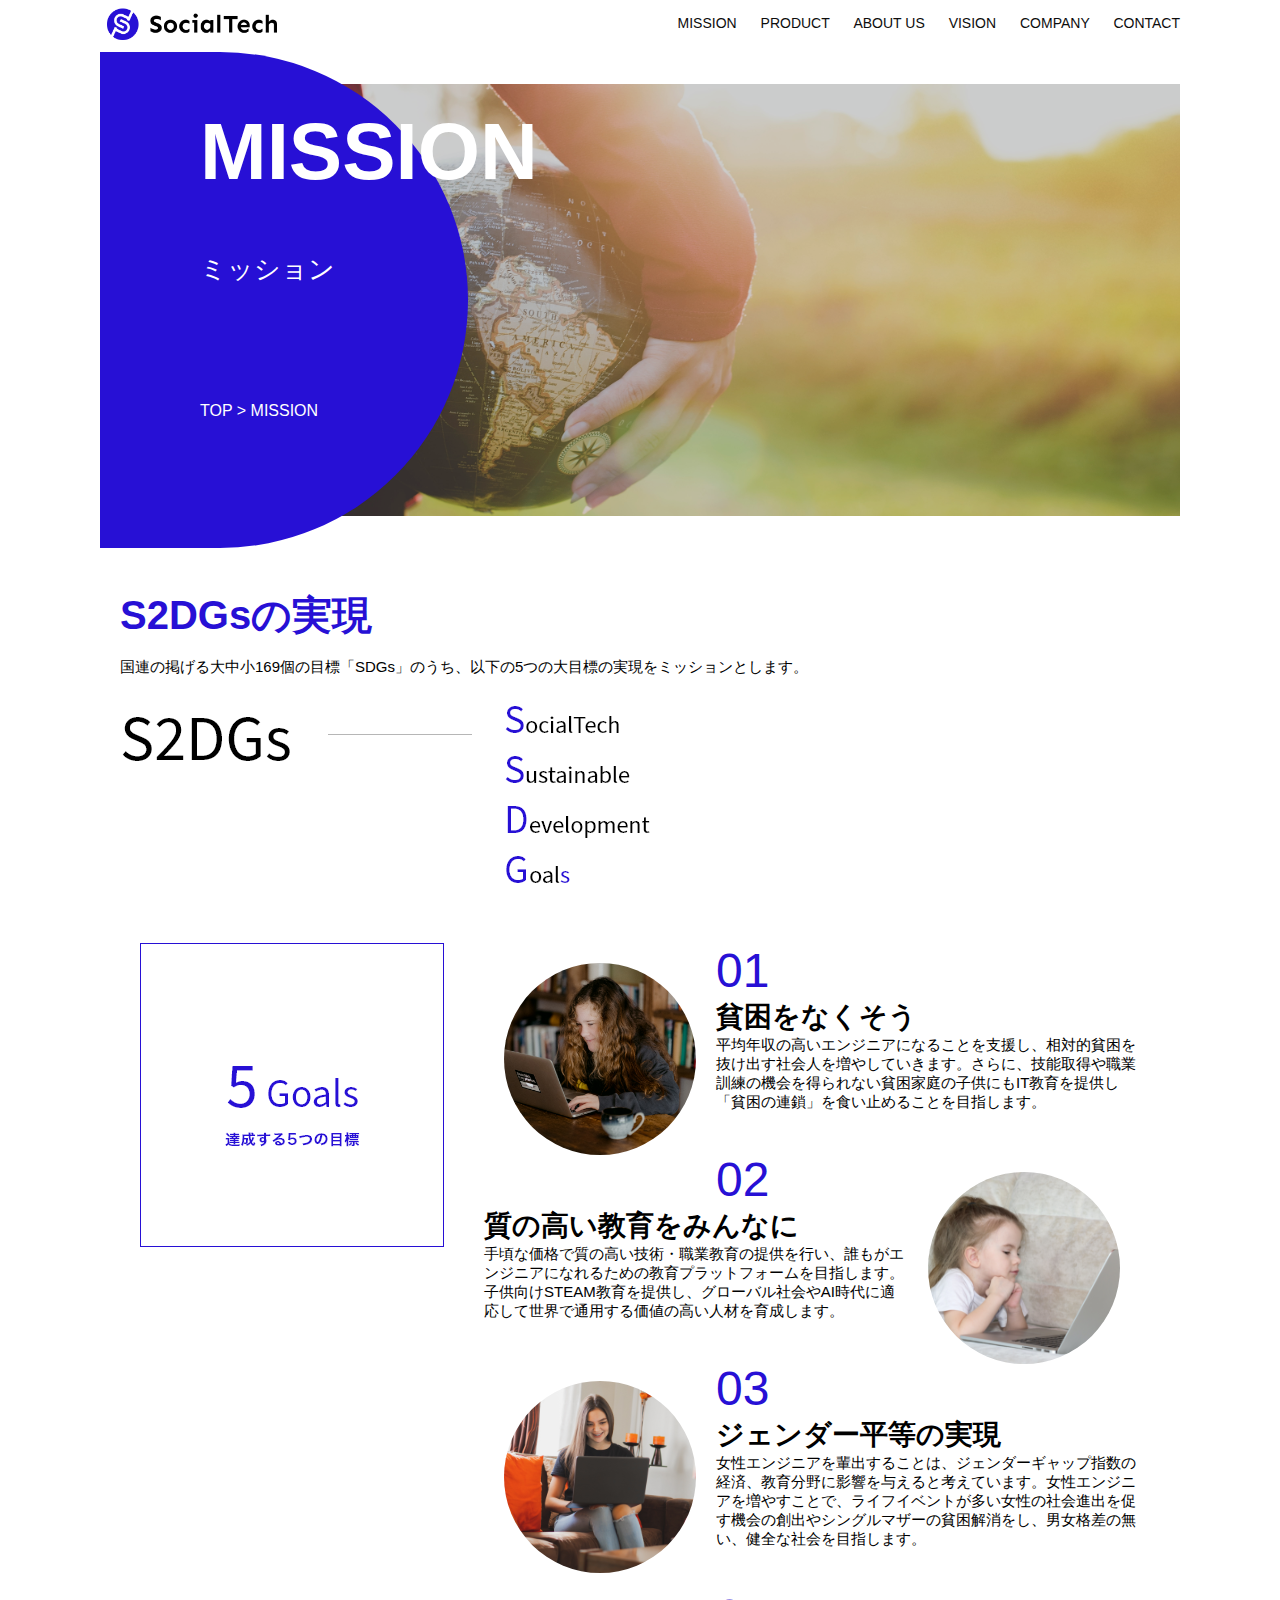
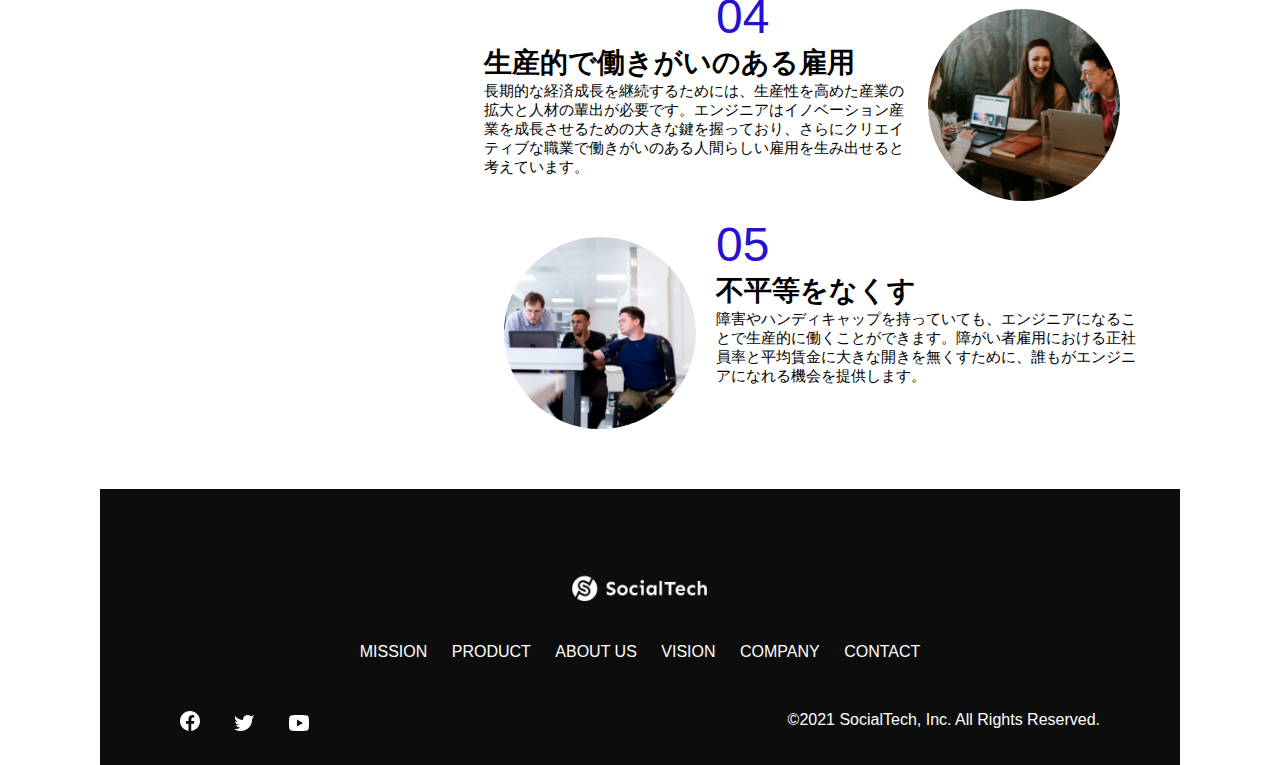
==== mission.html @ 8ec24090 "初回コミット" ====
<!DOCTYPE html>
<html>
  <head>
    <title>SocialTech - MISSION ミッション -</title>
    <meta charset="UTF-8">
    <meta name="description" content="SocialTechが目指す5つの目標（S2DGs）を紹介します">
    <meta name="viewport" content="width=device-width, initial-scale=1.0">
    <link rel="stylesheet" href="style.css">
  </head>

  <body>
    <!-- ヘッダー -->
    <header>
      <!-- ロゴ -->
      <a href="index.html" id="logo"><img src="images/logo.png" alt="トップページに戻る"></a>
    
      <!-- PC用ナビゲーション -->
      <nav id="nav-pc">
        <a href="mission.html">MISSION</a>
        <a href="product.html">PRODUCT</a>
        <a href="index.html#aboutus">ABOUT US</a>
        <a href="index.html#vision">VISION</a>
        <a href="index.html#company">COMPANY</a>
        <a href="index.html#contact">CONTACT</a>
      </nav>

      <!-- スマホ用メニューボタン -->
      <img id="menu-sp" src="images/button-menu.png" alt="ナビゲーションを開く" onclick="document.getElementById('nav-sp').style.display = 'block'">

      <!-- スマホ用ナビゲーション -->
      <nav id="nav-sp">
        <img id="close" src="images/button-close.png" alt="ナビゲーションを閉じる" onclick="document.getElementById('nav-sp').style.display = 'none'">
        <a id="logo-sp" href="index.html" onclick="document.getElementById('nav-sp').style.display = 'none'"><img
            src="images/logo-sp.png" alt="トップページに戻る"></a>
        <a class="menu" href="mission.html" onclick="document.getElementById('nav-sp').style.display = 'none'">MISSION</a>
        <a class="menu" href="product.html" onclick="document.getElementById('nav-sp').style.display = 'none'">PRODUCT</a>
        <a class="menu" href="index.html#aboutus" onclick="document.getElementById('nav-sp').style.display = 'none'">ABOUT
          US</a>
        <a class="menu" href="index.html#vision"
          onclick="document.getElementById('nav-sp').style.display = 'none'">VISION</a>
        <a class="menu" href="index.html#company"
          onclick="document.getElementById('nav-sp').style.display = 'none'">COMPANY</a>
        <a class="menu" href="index.html#contact"
          onclick="document.getElementById('nav-sp').style.display = 'none'">CONTACT</a>
        <div id="sns">
          <a href="https://www.facebook.com/sejuku2013"><img src="images/button-facebook.png" alt="Facebookのリンク"></a>
          <a href="https://twitter.com/samuraijuku"><img src="images/button-twitter.png" alt="Twitterのリンク"></a>
          <a href="https://www.youtube.com/channel/UCCFOQO5aDK0xXam4cUQXT8g"><img src="images/button-youtube.png" alt="YouTubeのリンク"></a>
        </div>
      </nav>

    </header>
    <main>
      <article>
        <section id="mission-main">
          <div id="mission-title">
            <h1>MISSION</h1>
            <span>ミッション</span>
            <div>TOP > MISSION</div>
          </div>
        </section>
        <section id="mission-s2dgs">
          <h2 class="mission-h2">S2DGsの実現</h2>
          <p>国連の掲げる大中小169個の目標「SDGs」のうち、以下の5つの大目標の実現をミッションとします。</p>
          <img src="images/mission/mission-s2dgs.png" alt="S2DGs">
        </section>
        <section id="mission-5goals">
          <div>
            <img id="s2dgs-image" src="images/mission/mission-5goals.png" alt="5Goals">
          </div>

          <div>
            <div>
              <img class="fivegoals-image-left" src="images/mission/mission-5goals01.png" alt="PCを操作する女の子">
              <span class="fivegoals-number">01</span>
              <h3 class="fivegoals-h3">貧困をなくそう</h3>
              <p class="fivegoals-p">
                平均年収の高いエンジニアになることを支援し、相対的貧困を抜け出す社会人を増やしていきます。さらに、技能取得や職業訓練の機会を得られない貧困家庭の子供にもIT教育を提供し「貧困の連鎖」を食い止めることを目指します。
              </p>
            </div>

            <div>
              <img class="fivegoals-image-right" src="images/mission/mission-5goals02.png" alt="PCを見つめる小さい女の子">
              <span class="fivegoals-number">02</span>
              <h3 class="fivegoals-h3">質の高い教育をみんなに</h3>
              <p class="fivegoals-p">
                手頃な価格で質の高い技術・職業教育の提供を行い、誰もがエンジニアになれるための教育プラットフォームを目指します。子供向けSTEAM教育を提供し、グローバル社会やAI時代に適応して世界で通用する価値の高い人材を育成します。
              </p>
            </div>

            <div>
              <img class="fivegoals-image-left" src="images/mission/mission-5goals03.png" alt="PCを操作する女性">
              <span class="fivegoals-number">03</span>
              <h3 class="fivegoals-h3">ジェンダー平等の実現</h3>
              <p class="fivegoals-p">
                女性エンジニアを輩出することは、ジェンダーギャップ指数の経済、教育分野に影響を与えると考えています。女性エンジニアを増やすことで、ライフイベントが多い女性の社会進出を促す機会の創出やシングルマザーの貧困解消をし、男女格差の無い、健全な社会を目指します。
              </p>
            </div>
    
            <div>
              <img class="fivegoals-image-right" src="images/mission/mission-5goals04.png" alt="笑顔で話し合う3人の男女">
              <span class="fivegoals-number">04</span>
              <h3 class="fivegoals-h3">生産的で働きがいのある雇用</h3>
              <p class="fivegoals-p">
                長期的な経済成長を継続するためには、生産性を高めた産業の拡大と人材の輩出が必要です。エンジニアはイノベーション産業を成長させるための大きな鍵を握っており、さらにクリエイティブな職業で働きがいのある人間らしい雇用を生み出せると考えています。
              </p>
            </div>
    
            <div>
              <img class="fivegoals-image-left" src="images/mission/mission-5goals05.png" alt="障害を持つ男性が生き生きと働く様子">
              <span class="fivegoals-number">05</span>
              <h3 class="fivegoals-h3">不平等をなくす</h3>
              <p class="fivegoals-p">
                障害やハンディキャップを持っていても、エンジニアになることで生産的に働くことができます。障がい者雇用における正社員率と平均賃金に大きな開きを無くすために、誰もがエンジニアになれる機会を提供します。
              </p>
            </div>
          </div>
        </section>
      </article>

      <footer>
        <div id="footer-logo">
          <img src="images/logo-sp.png" alt="SocialTech">
        </div>
        <div id="footer-link">
          <a href="mission.html">MISSION</a>
          <a href="product.html">PRODUCT</a>
          <a href="index.html#aboutus">ABOUT US</a>
          <a href="index.html#vision">VISION</a>
          <a href="index.html#company">COMPANY</a>
          <a href="index.html#contact">CONTACT</a>
        </div>
        <div id="sns-footer">
          <a href="https://www.facebook.com/sejuku2013"><img src="images/button-facebook.png" alt="Facebookのリンク"></a>
          <a href="https://twitter.com/samuraijuku"><img src="images/button-twitter.png" alt="Twitterのリンク"></a>
          <a href="https://www.youtube.com/channel/UCCFOQO5aDK0xXam4cUQXT8g"><img src="images/button-youtube.png" alt="YouTubeのリンク"></a>
          <span id="copyright">&copy;2021 SocialTech, Inc. All Rights Reserved. </span>
        </div>
      </footer>

    </main>
  </body>
</html>
---- style.css ----
/* PC、スマホ共通スタイル */
  body {
    font-family: "Source Sans Pro", "Hiragino Kaku Gothic ProN", Meiryo, Arial, sans-serif;
  }
  
  p {
    font-size: 15px;
  }

  /*================
  PC用のスタイル 
  =================*/
@media screen and (min-width: 768px) {
  /* 横幅設定 */
  body {
    max-width: 1080px;
    min-width: 960px;
    margin: 0 auto 0 auto;
  }
  
  /* ヘッダー */
  header {
    display: flex;
    justify-content: space-between;
  }

  /* ナビゲーションのレイアウト */
  #nav-pc {
    font-size: 14px;
    padding-top: 15px;
  }
  
  /* ナビゲーションのリンクの装飾設定 */
  #nav-pc > a {
    text-decoration: none;
    margin-left: 20px;
  }
  #nav-pc > a:link {
    color: #0d0d0d;
  }
  #nav-pc > a:visited {
    color: #0d0d0d;
  }
  #nav-pc > a:hover {
    color: #0d0d0d;
    text-decoration: underline;
  }
  #nav-pc > a:active {
    color: #0d0d0d;
  }

  /* スマホ用ナビを非表示 */
  #nav-sp,
  #menu-sp {
    display: none;
  }

  /* メインビジュアル*/
  #main-visual {
    position: relative;
    height: 400px;
  }

  #main-message {
    position: absolute;
    top: 0;
    left: 0;
    background-color: #2710d5;
    color: #ffffff;
    border-radius: 0 0 476px 0;
    max-width: 620px;
    height: 100%;
    width: 100%;
    z-index: 11;
  }

  #main-message > h1 {
    font-size: 60px;
    font-weight: bold;
    margin: 100px 0 0 50px;
  }
  #main-message > p { 
    font-size: 28px;
    margin: 0 0 0 50px;
  }

  #main-visual > img {
    max-width: 620px;
    border-radius: 476px 0 0 0;
    position: absolute;
    top: 0;
    right: 0;
    z-index: 10;
  }

  /* 見出し */
  h2 {
    margin: 40px 0 0 0;
  }
  
  h2::after {
    content: url("images/line.png");
    margin-left: 10px;
  }
  
  h3 {
    font-size: 27px;
  }
  
  /* ミッション */
  #mission {
    margin: 80px auto 80px auto;
    width: 100%;
  }
  
  #mission-flex {
    width: 100%;
    display: flex;
  }

  #mission-flex > div {
    width: 50%;
    margin: 20px;
  }
  
  #mission-photo {
    width: 100%;
  }
  
  #s2dgs {
    margin-top: 50px;
    width: 100%;
  }

  /* プロダクト */
  #product {
    background-color: #fafafa;
    margin: 80px 0 80px 0;
    padding: 10px 40px 0px 40px;
  }

  /* 外枠 */
  #product > div {
    margin-top: 40px;
    display: flex;
  }

  /* 左のカラム */
  #product-left {
    width: 50%;
    margin-right: 20px;
  }

  /* 右のカラム */
  #product-right {
    width: 50%;
    margin-left: 20px;
    margin-top: 80px;
  }

  /* 画像＋説明の枠 */
  #product-left > div {
    position: relative;
    height: 480px;
    margin-right: 20px;
  }

  #product-right > div {
    position: relative;
    height: 480px;
    margin-left: 20px;
  }

  /* 画像 */
  .product-photo {
    width: 100%;
  }

  /* 説明文の枠 */
  .product-explain {
    background-color: #ffffff;
    position: absolute;
    left: 0;
    top: 280px;
    margin: 0 40px 0 40px;
    padding: 20px;
    box-shadow: 5px 5px 10px rgba(0, 0, 0, 0.05);
  }

  /* 説明文の英語 */
  .product-explain > span {
    color: #2710d5;
    font-weight: bold;
    font-size: 16px;
    margin: 0;
  }

  /* 説明文の見出し */
  .product-explain > h3 {
    font-size: 20px;
    margin: 5px 0 5px 0;
  }

  /* 説明文 */
  .product-explain > p {
    font-size: 14px;
    margin: 0;
  }

  /* 「もっとみる」ボタン */
  #product-more {
    margin: 0 auto -42px auto;
  }

  /* ABOUT US */
  #aboutus {
    margin: 80px auto 80px auto;
  }
  
  /* 3つの組織文化と画像を入れる枠 */
  #aboutus > div {
    display: flex;
  }

  /* 画像 */
  .culture-img {
    width: 100%;
    align-self: flex-start;
  }
  
  .culture-img2 {
    margin-top: 50px;
    width: 100%;
  }

  /* 3つの組織文化の表 */
  .culture-table {
    margin-right: 50px;
  }

  /* 番号 */
  .culture-num {
    font-size: 80px;
    color: #2710d5;
    margin: 0 20px 0 0;
  }
  
  /* 組織文化英語 */
  .culture-en {
    color: #2710d5;
    font-weight: bold;
    font-size: 24px;
    display: block;
  }
  
  /* 組織文化日本語 */
  .culture-jp {
    font-size: 28px;
    font-weight: bold;
  }
  
  /* 説明文 */
  .culture-description {
    margin: 0;
  }

  /* ビジョン */
  #vision {
    margin: 80px auto 80px auto;
  }
  
  /* セクション内の外枠 */
  #vision > div {
    width: 100%;
    display: flex;
    justify-content: space-between;
    flex-wrap: wrap;
  }
  
  /* 7つの行動指針の枠 */
  .vision-box {
    width: 300px;
    height: 300px;
    margin-bottom: 30px;
    position: relative;
  }

  .vision-box > img {
    width: 100%;
    height: auto;
    position: absolute;
    top: 0;
    left: 0;
    z-index: 30;
  }
  
  .vision-box > span {
    position: absolute;
    top: 0;
    left: 0;
    z-index: 31;
    margin-right: 20px;
  }
  
  .vision-box > span > h4 {
    color: #2710d5;
    font-size: 19px;
    margin: 80px 0 0 0;
  }
  
  .vision-box > span > h4::first-letter {
    font-size: 40px;
  }
  
  .vision-box > span > h5 {
    font-size: 20px;
    margin: 0 0 0 0;
  }
  
  .vision-box > span > p {
    margin: 10px 0 0 0;
  }

  /* 会社概要 */
  #company {
    margin: 80px auto 80px auto;
  }

  #company-table {
    width: 100%;
  }
 
  .tableheader {
    text-align: left;
    padding: 20px;
    border-bottom-color: #2710d5;
    border-bottom-width: 1px;
    border-bottom-style: solid;
    width: 100px;
  }
 
  .tableheader-first {
    text-align: left;
    padding: 20px;
    border-bottom-color: #2710d5;
    border-bottom-width: 1px;
    border-bottom-style: solid;
    border-top-color: #2710d5;
    border-top-width: 1px;
    border-top-style: solid;
    width: 100px;
  }
 
  .cell {
    padding: 30px;
    border-bottom-color: #ececec;
    border-bottom-width: 1px;
    border-bottom-style: solid;
  }
 
  .cell-first {
    padding: 30px;
    border-bottom-color: #ececec;
    border-bottom-width: 1px;
    border-bottom-style: solid;
    border-top-color: #ececec;
    border-top-width: 1px;
    border-top-style: solid;
  }

  #company > iframe {
    width: 100%;
    height: 368px;
    margin-top: 40px;
  }

  /* お問い合わせ */
  #contact {
    margin: 80px auto 80px auto;
  }
  
  /* 外枠 */
  #contact > form > div {
    display: flex;
    flex-direction: row;
    flex-wrap: wrap;
    padding-bottom: 30px;
  }

  /* 左列の見出し */
  .contact-heading {
    width: 240px;
    align-self: center;
  }
  /* 見出しのラベル */
  .contact-label {
    font-weight: bold;
  }
  /* 必須 */
  .contact-span {
    color: #ce2222;
    margin: 0 0 0 20px;
    font-weight: bold;
  }

  /* テキストボックス */
  .contact-textbox {
    border-top: 0;
    border-left: 0;
    border-right: 0;
    border-bottom-width: 1px;
    border-bottom-color: #707070;
    border-bottom-style: solid;
    background-color: #fafafa;
    width: 400px;
    height: 56px;
  }
  /* お問い合わせ内容のテキストエリア */
  .contact-textarea {
    border-top: 0;
    border-left: 0;
    border-right: 0;
    border-bottom-width: 1px;
    border-bottom-color: #707070;
    border-bottom-style: solid;
    background-color: #fafafa;
    width: 400px;
    height: 200px;
  }

  /* フッター */
  footer {
    background-color: #0d0d0d;
    text-align: center;
    padding: 80px 80px 30px 80px;
  }
  
  #footer-logo {
    margin-bottom: 30px;
  }

  #footer-link {
    margin-bottom: 50px;
  }
  #footer-link > a {
    text-decoration: none;
    margin: 10px;
  }
  #footer-link > a:link {
    color: #ffffff;
  }
  #footer-link > a:visited {
    color: #ffffff;
  }
  #footer-link > a:hover {
    color: #ffffff;
    text-decoration: underline;
  }
  #footer-link > a:active {
    color: #ffffff;
  }

  #sns-footer {
    text-align: left;
    width: 100%;
  }
 
  #sns-footer > a {
    margin-right: 30px;
  }
  
  #copyright {
    color: #ffffff;
    float: right;
  }

  #cases {
    margin: 40px auto 40px auto;
    width: 100%;
  }

  #cases > ul {
    display: flex;
    list-style: none;
    justify-content: center;
  }

  #cases > ul > li {
    width: 33%;
    margin: 20px;
  }

  .case-card {
    background-color: #ffffff;
    height: 400px;
    box-shadow: 5px 5px 15px rgba(0, 0, 0, 0.2);
  }

  .case-img {
    width: 100%;
  }

  .case-info {
    padding: 10px 20px;
  }

  .case-name {
    color: #2710d5;
    font-size: 19px;
  }

  .case-content {
    font-size: 14px;
  }

  /* mission.html用スタイル */
  /* ミッションのメインビジュアル */
  #mission-main {
    height: 496px;
    width: 100%;
    background-image: url("images/mission/mission-main.png");
    background-repeat: no-repeat;
    background-position-y: center;
  }

  #mission-title {
    background-color: #2710d5;
    width: 368px;
    color: #ffffff;
    height: 496px;
    border-radius: 0 248px 248px 0;
    position: relative;
  }

  #mission-title > h1 {
    position: absolute;
    top: 0;
    left: 100px;
    font-size: 80px;
  }

  #mission-title > span {
    position: absolute;
    top: 200px;
    left: 100px;
    font-size: 26px;
  }

  #mission-title > div {
    position: absolute;
    top: 350px;
    left: 100px;
    font-size: 16px;
  }

  #mission-s2dgs {
    width: 100%;
    margin: 20px;
  }

  .mission-h2 {
    color: #2710d5;
    font-size: 40px;
  }

  .mission-h2::after {
    content: none;
  }

  #mission-5goals {
    margin: 20px;
    display: flex;
  }

  #mission-5goals > div {
    flex-grow: 1;
    padding: 20px;
  }

  #mission-5goals > div > div {
    margin-bottom: 40px;
  }

  .fivegoals-image-right {
    float: right;
    margin: 20px;
  }

  .fivegoals-image-left {
    float: left;
    margin: 20px;
  }

  .fivegoals-number {
    color: #2710d5;
    font-size: 48px;
    margin: 0;
  }

  .fivegoals-h3 {
    font-size: 28px;
    margin: 0;
  }

  .fivegoals-p {
    margin: 0;
  }

  /* プロダクトページ */
  #product-main {
    height: 496px;
    width: 100%;
    background-image: url("images/product/product-main.png");
    background-repeat: no-repeat;
    background-position-y: center;
  }

  #product-title {
    background-color: #2710d5;
    width: 368px;
    color: #ffffff;
    height: 496px;
    border-radius: 0 248px 248px 0;
    position: relative;
  }
  #product-title > h1 {
    position: absolute;
    top: 0;
    left: 100px;
    font-size: 80px;
  }

  #product-title > span {
    position: absolute;
    top: 200px;
    left: 100px;
    font-size: 26px;
  }

  #product-title > div {
    position: absolute;
    top: 350px;
    left: 100px;
    font-size: 16px;
  }

  /* セクション1 */
  .product-section1 {
    position: relative;
    margin: 20px;
    height: 340px;
  }

  .product-section1 > img {
    position: absolute;
    top: 0;
    left: 0;
    width: 450px;
    margin: 0 40px 30px 0;
    border-radius: 0 432px 0 0;
  }

  .product-section1 > div {
    position: absolute;
    top: 0;
    left: 480px;
  }

  /* セクション2 */
  .product-section2 {
    position: relative;
    margin: 20px;
    height: 340px;
  }

  .product-section2 > img {
    position: absolute;
    top: 0;
    right: 0;
    width: 450px;
    margin: 0 0 30px 40px;
    border-radius: 432px 0 0 0;
  }

  .product-section2 > div {
    width: 500px;
    position: absolute;
    top: 0;
    left: 0;
  }

  .product-h2 {
    color: #2710d5;
    font-size: 24px;
    margin: 0;
  }

  .product-h3 {
    font-size: 28px;
    margin: 0;
  }

   /* プロダクトページ */
   #product-main {
     height: 256px;
     width: 100%;
     background-image: url("images/product/product-main.png");
     background-repeat: no-repeat;
     background-position-y: center;
     background-size: auto 208px;
   }
   #product-title {
     background-color: #2710d5;
     width: 136px;
     color: #ffffff;
     height: 256px;
     border-radius: 0 248px 248px 0;
     position: relative;
   }
   #product-title > h1 {
     position: absolute;
     top: 0;
     left: 20px;
     font-size: 40px;
   }
   #product-title > span {
     position: absolute;
     top: 110px;
     left: 20px;
     font-size: 18px;
   }
   #product-title > div {
     position: absolute;
     top: 180px;
     left: 20px;
     font-size: 13px;
   }
}












  /*====================
  スマートフォン用のスタイル
  =====================*/
@media screen and (max-width: 767px) {
  body {
    min-width: 375px;
    margin: 0;
  }

  /* PC用ナビゲーション非表示 */
  #nav-pc {
    display: none;
  }

  /* ハンバーガーメニュー */
  #menu-sp {
    float: right;
    padding: 0;
  }

  /* スマホ用ナビゲーションの表示切替 */
  /* 初期状態、レイアウトと非表示設定 */
  #nav-sp {
    background-color: #2710d5;
    position: absolute;
    left: 0;
    top: 0;
    height: 100%;
    width: 100%;
    display: none;
    z-index: 100;
  }

  /* ×ボタン */
  #close {
    position: absolute;
    top: 20px;
    right: 20px;
  }

  /* ナビゲーションメニュー用ロゴ */
  #logo-sp {
    margin: 80px 0 30px 20px;
  }

  /* ナビゲーションのリンクの装飾設定 */
  #nav-sp > a {
    display: block;
  }
  #nav-sp > a:link {
    color: #ffffff;
  }
  #nav-sp > a:visited {
    color: #ffffff;
  }
  #nav-sp > a:hover {
    color: #ffffff;
    text-decoration: underline;
  }
  #nav-sp > a:active {
    color: #ffffff;
  }
  #nav-sp > .menu {
    text-decoration: none;
    display: block;
    margin: 0 20px 0 20px;
    height: 44px;
    font-size: 16px;
    background-image: url("images/arrow.png");
    background-repeat: no-repeat;
    background-position: right top;
  }

  #sns {
    position: absolute;
    bottom: 20px;
    left: 20px;
  }
  #sns > a {
    margin-right: 30px;
  }

  /* メインビジュアル */
  #main-visual {
    position: relative;
    height: 470px;
    width: 100%;
    overflow: hidden;
  }

  #main-visual > div {
    position: absolute;
    top: 0;
    left: 0;
    background-color: #2710d5;
    color: white;
    border-radius: 0 0 476px 0;
    text-align: center;
    height: 280px;
    width: 100%;
    z-index: 11;
  }

  #main-visual > div > h1 {
    font-size: 28px;
    margin: 90px 0 0 0;
  }

  #main-visual > div > p {
    margin: 0;
  }

  #main-visual > img {
    width: 100%;
    border-radius: 476px 0 0 0;
    z-index: 10;
    position: absolute;
    bottom: 0;
    right: 0;
  }

  /* 見出し */
  h2::after {
    content: url("images/line.png");
    margin-left: 10px;
  }

  h3 {
    font-size: 24px;
    margin: 10px 0 0 0;
  }

  /* ミッション */
  #mission {
    margin: 20px;
  }

  #mission-photo {
    width: 100%;
  }

  #s2dgs {
    width: 100%;
  }

   /* プロダクト */
   #product {
    background-color: #fafafa;
    padding-top: 10px;
  }

  #product h2 {
    margin-left: 20px;
  }
  /* 外枠 */
  /* 左右のカラム　スマホでは縦並び */
  #product-left,
  #product-right {
    margin-right: 20px;
    margin-left: 20px;
  }

   /* 画像＋説明の枠 */
   #product-left > div,
   #product-right > div {
     position: relative;
     height: 540px;
   }
 
  /* 説明文の枠 */
  .product-explain {
    background-color: #ffffff;
    position: absolute;
    left: 0;
    bottom: 50px;
    padding: 20px;
    box-shadow: 5px 5px 10px rgba(0, 0, 0, 0.05);
  }

  .product-explain > span {
    color: #2710d5;
    font-weight: bold;
    font-size: 16px;
    margin: 0px;
  }

  .product-explain > h3 {
    margin: 10px 0 10px 0;
  }

  /* 画像 */
  .product-photo {
    width: 100%;
  }

  #product-more > img {
    margin: 0 0 -42px 20px;
  }

  /* ABOUT US */
  #aboutus {
    margin: 80px 20px 80px 20px;
  }

  #aboutus > div {
    display: flex;
    flex-direction: column;
  }

  .culture-table {
    width: 100%;
    padding-right: 20px;
    order: 2;
  }
  .culture-img {
    width: 100%;
    order: 1;
  }

  .culture-img2 {
    width: 100%;
  }

  .culture-num {
    font-size: 80px;
    color: #2710d5;
  }

  .culture-en {
    color: #2710d5;
    font-weight: bold;
    font-size: 24px;
    display: block;
  }

  .culture-jp {
    display: block;
  }

  .culture-description {
    margin: 0;
  }

  /* ビジョン */
  #vision {
    margin: 80px 20px 80px 20px;
  }

  .vision-box {
    width: 300px;
    height: 300px;
    margin-bottom: 30px;
    position: relative;
  }

  .vision-box > img {
    width: 100%;
    height: auto;
    position: absolute;
    top: 0;
    left: 0;
    z-index: 30;
  }

  .vision-box > span {
    position: absolute;
    top: 0;
    left: 0;
    z-index: 31;
    margin-right: 20px;
  }

  .vision-box > span > h4 {
    color: #2710d5;
    font-size: 19px;
    margin: 60px 0 0 0;
  }

  .vision-box > span > h5 {
    font-size: 20px;
    margin: 0 0 0 0;
  }
  .vision-box > span > p {
    margin: 10px 0 0 0;
  }

  /* 会社概要 */
  #company {
    margin: 0 20px 0 20px;
  }

  #company > h3 {
    margin-bottom: 20px;
  }

  #company > table {
    width: 100%;
  }

  .tableheader-first {
    text-align: left;
    padding: 20px;
    border-bottom-color: #2710d5;
    border-bottom-width: 1px;
    border-bottom-style: solid;
    border-top-color: #2710d5;
    border-top-width: 1px;
    border-top-style: solid;
    width: 50px;
  }
  .tableheader {
    text-align: left;
    padding: 20px;
    border-bottom-color: #2710d5;
    border-bottom-width: 1px;
    border-bottom-style: solid;
    width: 50px;
  }

  .cell {
    padding: 20px;
    border-bottom-color: #ececec;
    border-bottom-width: 1px;
    border-bottom-style: solid;
  }
  .cell-first {
    padding: 20px;
    border-bottom-color: #ececec;
    border-bottom-width: 1px;
    border-bottom-style: solid;
    border-top-color: #ececec;
    border-top-width: 1px;
    border-top-style: solid;
  }

  #company > iframe {
    width: 100%;
    height: 240px;
    margin: 40px 0 0 0;
  }

  /* お問い合わせ */
  #contact {
    margin: 80px 20px 80px 20px;
  }

  #contact > h3 {
    margin-bottom: 20px;
  }

  #contact > form > div {
    margin-bottom: 20px;
  }

  .contact-heading {
    margin-bottom: 20px;
  }

   /* ラベル */
   .contact-label {
    font-weight: bold;
  }

  /* 必須 */
  .contact-span {
    color: #ce2222;
    margin: 0 0 0 20px;
    font-weight: bold;
  }

  .contact-textbox {
    height: 56px;
    border-top: 0;
    border-left: 0;
    border-right: 0;
    background-color: #fafafa;
    border-bottom-color: #707070;
    border-bottom-width: 1px;
    border-style: solid;
    min-width: 300px;
    width: 100%;
  }

  .contact-textarea {
    height: 150px;
    border-top: 0;
    border-left: 0;
    border-right: 0;
    background-color: #fafafa;
    width: 100%;
  }

  .radiobutton {
    margin-bottom: 20px;
  }

  .radiobutton + label::after {
    content: "\A";
    white-space: pre;
  }

  /* フッター */
  footer {
    background-color: #0d0d0d;
    padding: 30px 20px 50px 20px;
  }

  #footer-logo {
    margin-bottom: 30px;
  }

  #footer-link {
    margin-bottom: 50px;
  }
  #footer-link > a {
    text-decoration: none;
    margin: 0 20px 30px 0;
    display: block;
    background-image: url("images/arrow.png");
    background-repeat: no-repeat;
    background-position: right top;
  }
  #footer-link > a:link {
    color: #ffffff;
  }
  #footer-link > a:visited {
    color: #ffffff;
  }
  #footer-link > a:hover {
    color: #ffffff;
    text-decoration: underline;
  }
  #footer-link > a:active {
    color: #ffffff;
  }

  #sns-footer > a {
    margin-right: 30px;
}

  #copyright {
    font-size: 12px;
    display: block;
    margin-top: 30px;
    color: #ffffff;
  }

  /* CASES */
  #cases {
    background-color: #fafafa;
    padding-top: 10px;
    padding-bottom: 10px;
    padding-right: 30px;
    margin-right: 20px;
    margin-left: 20px;
  }

  #cases h2 {
    margin-left: 20px;
  }

  #cases>ul {
    list-style: none;
    display: flex;
    flex-flow: column;
    }

  #cases>ul>li {
    margin: 10px auto;
  }

/* カード */
.case-card {
  background-color: #ffffff;
  min-height: 400px;
  box-shadow: 5px 5px 15px rgba(0, 0, 0, 0.2);
}

  /* 画像 */
  .case-img {
    width: 100%;
  }

  /* テキスト情報 */
  .case-info {
    padding: 10px 20px 10px 20px;
    margin-bottom: 20px;
  }

  .case-name {
    color: #2710d5;
    font-size: 19px;
  }

  .case-content {
    font-size: 14px;
}

    /* mission.html用スタイル */
    /* ミッションのメインビジュアル */
    #mission-main {
    height: 256px;
    width: 100%;
    background-image: url("images/mission/mission-main.png");
    background-repeat: no-repeat;
    background-position-y: center;
    background-size: auto 208px;
  }

  #mission-title {
    background-color: #2710d5;
    width: 136px;
    color: #ffffff;
    height: 256px;
    border-radius: 0 248px 248px 0;
    position: relative;
  }
  #mission-title > h1 {
    position: absolute;
    top: 0;
    left: 20px;
    font-size: 40px;
  }

  #mission-title > span {
    position: absolute;
    top: 110px;
    left: 20px;
    font-size: 18px;
  }

  #mission-title > div {
    position: absolute;
    top: 180px;
    left: 20px;
    font-size: 13px;
  }

   /* ミッションページ　S2DGSの設定 */
   #mission-s2dgs {
    margin: 20px;
  }

  .mission-h2 {
    color: #2710d5;
    font-size: 38px;
    margin: 0px;
  }

  .mission-h2::after {
    content: none;
  }

  #mission-s2dgs > img {
    width: 100%;
  }

   /* ミッションページ　5Goalsの設定 */
   #mission-5goals {
    margin: 20px;
  }

  #mission-5goals > div > div {
    margin-bottom: 40px;
  }

  #s2dgs-image {
    width: 100%;
  }
  .fivegoals-image-right {
    margin: 20px auto 20px auto;
    display: block;
  }

  .fivegoals-image-left {
    margin: 20px auto 20px auto;
    display: block;
  }

  .fivegoals-number {
    color: #2710d5;
    font-size: 48px;
    margin: 0;
  }

  .fivegoals-h3 {
    font-size: 28px;
    margin: 0;
  }
  .fivegoals-p {
    margin: 0;
  }

  /* プロダクトページ */
  #product-main {
    height: 256px;
    width: 100%;
    background-image: url("images/product/product-main.png");
    background-repeat: no-repeat;
    background-position-y: center;
    background-size: auto 208px;
  }
  #product-title {
    background-color: #2710d5;
    width: 136px;
    color: #ffffff;
    height: 256px;
    border-radius: 0 248px 248px 0;
    position: relative;
  }
  #product-title > h1 {
    position: absolute;
    top: 0;
    left: 20px;
    font-size: 40px;
  }
  #product-title > span {
    position: absolute;
    top: 110px;
    left: 20px;
    font-size: 18px;
  }
  #product-title > div {
    position: absolute;
    top: 180px;
    left: 20px;
    font-size: 13px;
  }

  .product-section1 {
    margin: 20px;
  }

  .product-section1 > img {
    width: 100%;
    border-radius: 0 300px 0 0;
  }
  
  .product-section2 {
    margin: 20px;
    display: flex;
    flex-direction: column;
  }

  .product-section2 > img {
    order: 1;
    width: 100%;
    border-radius: 300px 0 0 0;
  }

  .product-section2 > div {
    order: 2;
  }

  .product-h2 {
    color: #2710d5;
    font-size: 24px;
    margin: 0;
  }

  .product-h3 {
    font-size: 28px;
    margin: 0;
  }
}
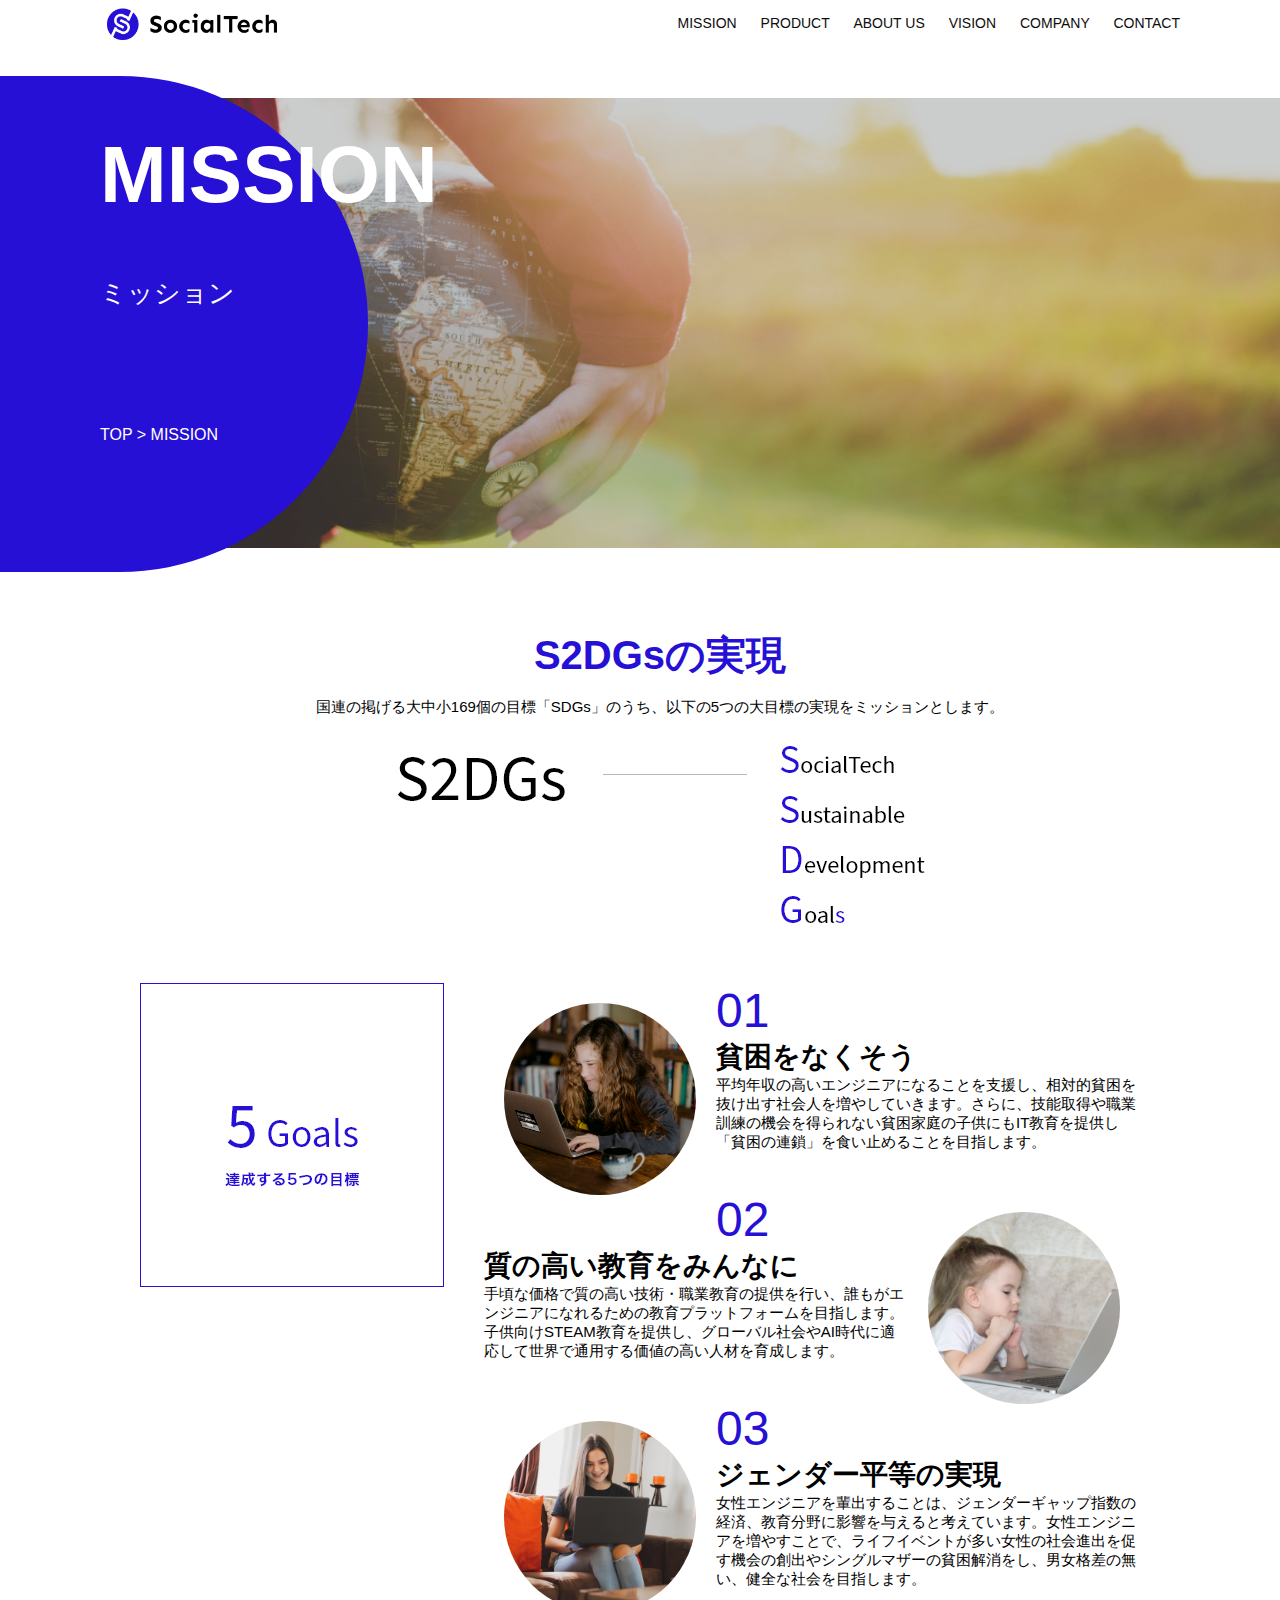
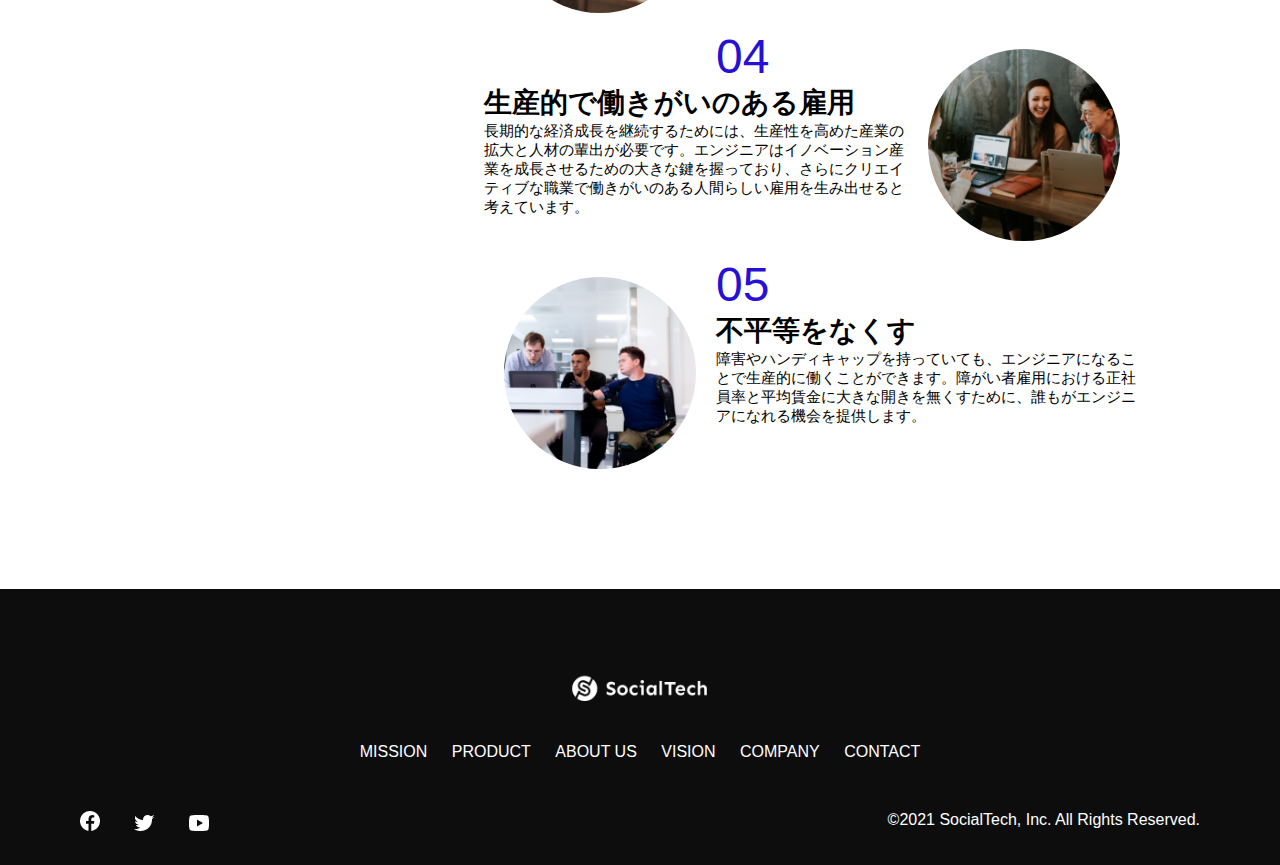
==== commit a3de3af0: "ミッションページプロダクトページのデザイン修正" ====
--- a/mission.html
+++ b/mission.html
@@ -48,8 +48,8 @@
           <a href="https://www.youtube.com/channel/UCCFOQO5aDK0xXam4cUQXT8g"><img src="images/button-youtube.png" alt="YouTubeのリンク"></a>
         </div>
       </nav>
+    </header>
 
-    </header>
     <main>
       <article>
         <section id="mission-main">
@@ -59,63 +59,68 @@
             <div>TOP > MISSION</div>
           </div>
         </section>
-        <section id="mission-s2dgs">
-          <h2 class="mission-h2">S2DGsの実現</h2>
-          <p>国連の掲げる大中小169個の目標「SDGs」のうち、以下の5つの大目標の実現をミッションとします。</p>
-          <img src="images/mission/mission-s2dgs.png" alt="S2DGs">
-        </section>
-        <section id="mission-5goals">
-          <div>
-            <img id="s2dgs-image" src="images/mission/mission-5goals.png" alt="5Goals">
-          </div>
 
-          <div>
+        <div class="mission-wrap">
+          <section id="mission-s2dgs">
+            <h2 class="mission-h2">S2DGsの実現</h2>
+            <p>国連の掲げる大中小169個の目標「SDGs」のうち、以下の5つの大目標の実現をミッションとします。</p>
+            <img src="images/mission/mission-s2dgs.png" alt="S2DGs">
+          </section>
+          
+          <section id="mission-5goals">
             <div>
-              <img class="fivegoals-image-left" src="images/mission/mission-5goals01.png" alt="PCを操作する女の子">
-              <span class="fivegoals-number">01</span>
-              <h3 class="fivegoals-h3">貧困をなくそう</h3>
-              <p class="fivegoals-p">
-                平均年収の高いエンジニアになることを支援し、相対的貧困を抜け出す社会人を増やしていきます。さらに、技能取得や職業訓練の機会を得られない貧困家庭の子供にもIT教育を提供し「貧困の連鎖」を食い止めることを目指します。
-              </p>
+              <img id="s2dgs-image" src="images/mission/mission-5goals.png" alt="5Goals">
             </div>
-
+  
             <div>
-              <img class="fivegoals-image-right" src="images/mission/mission-5goals02.png" alt="PCを見つめる小さい女の子">
-              <span class="fivegoals-number">02</span>
-              <h3 class="fivegoals-h3">質の高い教育をみんなに</h3>
-              <p class="fivegoals-p">
-                手頃な価格で質の高い技術・職業教育の提供を行い、誰もがエンジニアになれるための教育プラットフォームを目指します。子供向けSTEAM教育を提供し、グローバル社会やAI時代に適応して世界で通用する価値の高い人材を育成します。
-              </p>
+              <div>
+                <img class="fivegoals-image-left" src="images/mission/mission-5goals01.png" alt="PCを操作する女の子">
+                <span class="fivegoals-number">01</span>
+                <h3 class="fivegoals-h3">貧困をなくそう</h3>
+                <p class="fivegoals-p">
+                  平均年収の高いエンジニアになることを支援し、相対的貧困を抜け出す社会人を増やしていきます。さらに、技能取得や職業訓練の機会を得られない貧困家庭の子供にもIT教育を提供し「貧困の連鎖」を食い止めることを目指します。
+                </p>
+              </div>
+  
+              <div>
+                <img class="fivegoals-image-right" src="images/mission/mission-5goals02.png" alt="PCを見つめる小さい女の子">
+                <span class="fivegoals-number">02</span>
+                <h3 class="fivegoals-h3">質の高い教育をみんなに</h3>
+                <p class="fivegoals-p">
+                  手頃な価格で質の高い技術・職業教育の提供を行い、誰もがエンジニアになれるための教育プラットフォームを目指します。子供向けSTEAM教育を提供し、グローバル社会やAI時代に適応して世界で通用する価値の高い人材を育成します。
+                </p>
+              </div>
+  
+              <div>
+                <img class="fivegoals-image-left" src="images/mission/mission-5goals03.png" alt="PCを操作する女性">
+                <span class="fivegoals-number">03</span>
+                <h3 class="fivegoals-h3">ジェンダー平等の実現</h3>
+                <p class="fivegoals-p">
+                  女性エンジニアを輩出することは、ジェンダーギャップ指数の経済、教育分野に影響を与えると考えています。女性エンジニアを増やすことで、ライフイベントが多い女性の社会進出を促す機会の創出やシングルマザーの貧困解消をし、男女格差の無い、健全な社会を目指します。
+                </p>
+              </div>
+      
+              <div>
+                <img class="fivegoals-image-right" src="images/mission/mission-5goals04.png" alt="笑顔で話し合う3人の男女">
+                <span class="fivegoals-number">04</span>
+                <h3 class="fivegoals-h3">生産的で働きがいのある雇用</h3>
+                <p class="fivegoals-p">
+                  長期的な経済成長を継続するためには、生産性を高めた産業の拡大と人材の輩出が必要です。エンジニアはイノベーション産業を成長させるための大きな鍵を握っており、さらにクリエイティブな職業で働きがいのある人間らしい雇用を生み出せると考えています。
+                </p>
+              </div>
+      
+              <div>
+                <img class="fivegoals-image-left" src="images/mission/mission-5goals05.png" alt="障害を持つ男性が生き生きと働く様子">
+                <span class="fivegoals-number">05</span>
+                <h3 class="fivegoals-h3">不平等をなくす</h3>
+                <p class="fivegoals-p">
+                  障害やハンディキャップを持っていても、エンジニアになることで生産的に働くことができます。障がい者雇用における正社員率と平均賃金に大きな開きを無くすために、誰もがエンジニアになれる機会を提供します。
+                </p>
+              </div>
             </div>
-
-            <div>
-              <img class="fivegoals-image-left" src="images/mission/mission-5goals03.png" alt="PCを操作する女性">
-              <span class="fivegoals-number">03</span>
-              <h3 class="fivegoals-h3">ジェンダー平等の実現</h3>
-              <p class="fivegoals-p">
-                女性エンジニアを輩出することは、ジェンダーギャップ指数の経済、教育分野に影響を与えると考えています。女性エンジニアを増やすことで、ライフイベントが多い女性の社会進出を促す機会の創出やシングルマザーの貧困解消をし、男女格差の無い、健全な社会を目指します。
-              </p>
-            </div>
-    
-            <div>
-              <img class="fivegoals-image-right" src="images/mission/mission-5goals04.png" alt="笑顔で話し合う3人の男女">
-              <span class="fivegoals-number">04</span>
-              <h3 class="fivegoals-h3">生産的で働きがいのある雇用</h3>
-              <p class="fivegoals-p">
-                長期的な経済成長を継続するためには、生産性を高めた産業の拡大と人材の輩出が必要です。エンジニアはイノベーション産業を成長させるための大きな鍵を握っており、さらにクリエイティブな職業で働きがいのある人間らしい雇用を生み出せると考えています。
-              </p>
-            </div>
-    
-            <div>
-              <img class="fivegoals-image-left" src="images/mission/mission-5goals05.png" alt="障害を持つ男性が生き生きと働く様子">
-              <span class="fivegoals-number">05</span>
-              <h3 class="fivegoals-h3">不平等をなくす</h3>
-              <p class="fivegoals-p">
-                障害やハンディキャップを持っていても、エンジニアになることで生産的に働くことができます。障がい者雇用における正社員率と平均賃金に大きな開きを無くすために、誰もがエンジニアになれる機会を提供します。
-              </p>
-            </div>
-          </div>
-        </section>
+          </section>
+  
+        </div>
       </article>
 
       <footer>
--- a/style.css
+++ b/style.css
@@ -1,25 +1,38 @@
   /* PC、スマホ共通スタイル */
   body {
     font-family: "Source Sans Pro", "Hiragino Kaku Gothic ProN", Meiryo, Arial, sans-serif;
+    margin: 0;
   }
   
   p {
     font-size: 15px;
   }
 
-  /*================
-  PC用のスタイル 
-  =================*/
+  /* PC用のスタイル  */
 @media screen and (min-width: 768px) {
-  /* 横幅設定 */
-  body {
+
+  /*===================
+    PC用カルーセル設定
+    ===================*/
+  .carousel {
     max-width: 1080px;
     min-width: 960px;
-    margin: 0 auto 0 auto;
-  }
-  
-  /* ヘッダー */
+    margin: 0 auto;
+  }
+
+  .carouselImg {
+    width: 100%;
+  }
+  
+  
+
+  /*===================
+    ヘッダー
+    ===================*/
   header {
+    max-width: 1080px;
+    min-width: 960px;
+    margin: 0 auto;
     display: flex;
     justify-content: space-between;
   }
@@ -55,44 +68,6 @@
     display: none;
   }
 
-  /* メインビジュアル*/
-  #main-visual {
-    position: relative;
-    height: 400px;
-  }
-
-  #main-message {
-    position: absolute;
-    top: 0;
-    left: 0;
-    background-color: #2710d5;
-    color: #ffffff;
-    border-radius: 0 0 476px 0;
-    max-width: 620px;
-    height: 100%;
-    width: 100%;
-    z-index: 11;
-  }
-
-  #main-message > h1 {
-    font-size: 60px;
-    font-weight: bold;
-    margin: 100px 0 0 50px;
-  }
-  #main-message > p { 
-    font-size: 28px;
-    margin: 0 0 0 50px;
-  }
-
-  #main-visual > img {
-    max-width: 620px;
-    border-radius: 476px 0 0 0;
-    position: absolute;
-    top: 0;
-    right: 0;
-    z-index: 10;
-  }
-
   /* 見出し */
   h2 {
     margin: 40px 0 0 0;
@@ -107,9 +82,15 @@
     font-size: 27px;
   }
   
-  /* ミッション */
+
+
+  /*===================
+    ミッション
+    ===================*/
   #mission {
-    margin: 80px auto 80px auto;
+    max-width: 1080px;
+    min-width: 960px;
+    margin: 80px auto;
     width: 100%;
   }
   
@@ -132,10 +113,16 @@
     width: 100%;
   }
 
-  /* プロダクト */
+
+
+  /*===================
+    プロダクト
+    ===================*/
   #product {
+    max-width: 1080px;
+    min-width: 960px;
     background-color: #fafafa;
-    margin: 80px 0 80px 0;
+    margin: 80px auto;
     padding: 10px 40px 0px 40px;
   }
 
@@ -212,9 +199,15 @@
     margin: 0 auto -42px auto;
   }
 
-  /* ABOUT US */
+
+
+  /*===================
+    ABOUT US
+    ===================*/
   #aboutus {
-    margin: 80px auto 80px auto;
+    max-width: 1080px;
+    min-width: 960px;
+    margin: 0 auto;
   }
   
   /* 3つの組織文化と画像を入れる枠 */
@@ -264,9 +257,15 @@
     margin: 0;
   }
 
-  /* ビジョン */
+
+
+  /*===================
+    VISION
+    ===================*/
   #vision {
-    margin: 80px auto 80px auto;
+    max-width: 1080px;
+    min-width: 960px;
+    margin: 0 auto;
   }
   
   /* セクション内の外枠 */
@@ -321,9 +320,15 @@
     margin: 10px 0 0 0;
   }
 
-  /* 会社概要 */
-  #company {
-    margin: 80px auto 80px auto;
+
+
+  /*===================
+    会社概要
+    ===================*/
+    #company {
+    max-width: 1080px;
+    min-width: 960px;
+    margin: 80px auto;
   }
 
   #company-table {
@@ -374,9 +379,15 @@
     margin-top: 40px;
   }
 
-  /* お問い合わせ */
+
+
+  /*===================
+    お問い合わせ
+    ===================*/
   #contact {
-    margin: 80px auto 80px auto;
+    max-width: 1080px;
+    min-width: 960px;
+    margin: 80px auto;
   }
   
   /* 外枠 */
@@ -428,7 +439,11 @@
     height: 200px;
   }
 
-  /* フッター */
+
+
+  /*===================
+    フッター
+    ===================*/
   footer {
     background-color: #0d0d0d;
     text-align: center;
@@ -474,8 +489,15 @@
     float: right;
   }
 
+
+
+  /*===================
+    ケース
+    ===================*/
   #cases {
-    margin: 40px auto 40px auto;
+    max-width: 1080px;
+    min-width: 960px;
+    margin: 80px auto;
     width: 100%;
   }
 
@@ -513,14 +535,26 @@
     font-size: 14px;
   }
 
-  /* mission.html用スタイル */
-  /* ミッションのメインビジュアル */
+
+
+  /*===================
+    ミッションページ
+    ===================*/
+  .mission-wrap {
+    max-width: 1080px;
+    min-width: 960px;
+    margin: 80px auto;
+  }
+
   #mission-main {
-    height: 496px;
-    width: 100%;
+    height: 450px;
+    width: 100%;
+    margin-top: 46px;
     background-image: url("images/mission/mission-main.png");
+    background-size: cover;
     background-repeat: no-repeat;
     background-position-y: center;
+    position: relative;
   }
 
   #mission-title {
@@ -529,7 +563,8 @@
     color: #ffffff;
     height: 496px;
     border-radius: 0 248px 248px 0;
-    position: relative;
+    position: absolute;
+    top: -5%;
   }
 
   #mission-title > h1 {
@@ -556,6 +591,7 @@
   #mission-s2dgs {
     width: 100%;
     margin: 20px;
+    text-align: center;
   }
 
   .mission-h2 {
@@ -606,13 +642,29 @@
     margin: 0;
   }
 
-  /* プロダクトページ */
+
+
+
+
+  /*===================
+    プロダクトページ
+    ===================*/
+  .product-wrap {
+    max-width: 1080px;
+    min-width: 960px;
+    margin: 80px auto;
+  }
+
   #product-main {
-    height: 496px;
-    width: 100%;
+    height: 450px;
+    width: 100%;
+    margin-top: 46px;
+    margin-bottom: 40px;
     background-image: url("images/product/product-main.png");
     background-repeat: no-repeat;
     background-position-y: center;
+    background-size: cover;
+    position: relative;
   }
 
   #product-title {
@@ -621,7 +673,8 @@
     color: #ffffff;
     height: 496px;
     border-radius: 0 248px 248px 0;
-    position: relative;
+    position: absolute;
+    top: -5%;
   }
   #product-title > h1 {
     position: absolute;
@@ -700,43 +753,7 @@
     margin: 0;
   }
 
-   /* プロダクトページ */
-   #product-main {
-     height: 256px;
-     width: 100%;
-     background-image: url("images/product/product-main.png");
-     background-repeat: no-repeat;
-     background-position-y: center;
-     background-size: auto 208px;
-   }
-   #product-title {
-     background-color: #2710d5;
-     width: 136px;
-     color: #ffffff;
-     height: 256px;
-     border-radius: 0 248px 248px 0;
-     position: relative;
-   }
-   #product-title > h1 {
-     position: absolute;
-     top: 0;
-     left: 20px;
-     font-size: 40px;
-   }
-   #product-title > span {
-     position: absolute;
-     top: 110px;
-     left: 20px;
-     font-size: 18px;
-   }
-   #product-title > div {
-     position: absolute;
-     top: 180px;
-     left: 20px;
-     font-size: 13px;
-   }
 }
-
 
 
 
@@ -752,6 +769,16 @@
   スマートフォン用のスタイル
   =====================*/
 @media screen and (max-width: 767px) {
+  /* スマホ用カルーセル設定 */
+  .carousel {
+    width: 375px;
+    margin: 0 auto 0 auto;
+  }
+
+  .carouselImg {
+    width: 375px;
+  }
+
   body {
     min-width: 375px;
     margin: 0;
@@ -764,8 +791,9 @@
 
   /* ハンバーガーメニュー */
   #menu-sp {
-    float: right;
-    padding: 0;
+    position: absolute;
+    top: 0px;
+    right: 0px;
   }
 
   /* スマホ用ナビゲーションの表示切替 */
